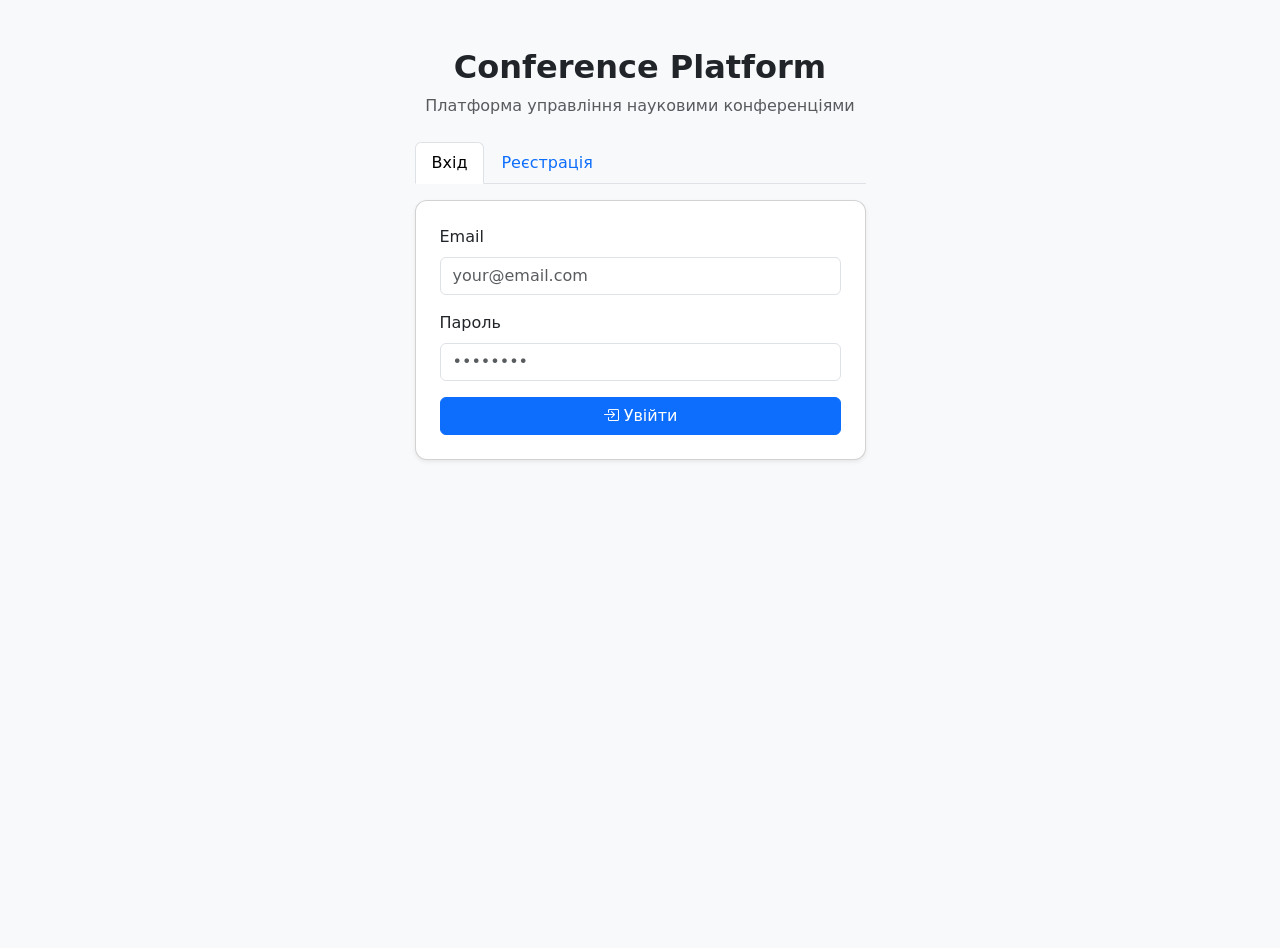
==== frontend/index.html @ 64a00169 "frontend foundation" ====
<!DOCTYPE html>
<html lang="uk">
<head>
  <meta charset="UTF-8">
  <meta name="viewport" content="width=device-width, initial-scale=1">
  <title>Conference Platform — Вхід</title>
  <link href="https://cdn.jsdelivr.net/npm/bootstrap@5.3.0/dist/css/bootstrap.min.css" rel="stylesheet">
  <link href="https://cdn.jsdelivr.net/npm/bootstrap-icons@1.10.5/font/bootstrap-icons.css" rel="stylesheet">
  <link href="css/main.css" rel="stylesheet">
</head>
<body class="bg-light">

<div class="container">
  <div class="row justify-content-center mt-5">
    <div class="col-md-5">

      <div class="text-center mb-4">
        <h2 class="fw-bold">Conference Platform</h2>
        <p class="text-muted">Платформа управління науковими конференціями</p>
      </div>

      <!-- Tabs -->
      <ul class="nav nav-tabs mb-3" id="authTabs">
        <li class="nav-item">
          <button class="nav-link active" onclick="showTab('login')">Вхід</button>
        </li>
        <li class="nav-item">
          <button class="nav-link" onclick="showTab('register')">Реєстрація</button>
        </li>
      </ul>

      <!-- Login -->
      <div id="loginTab" class="card shadow-sm">
        <div class="card-body p-4">
          <div id="loginError" class="alert alert-danger d-none"></div>
          <div class="mb-3">
            <label class="form-label">Email</label>
            <input type="email" id="loginEmail" class="form-control" placeholder="your@email.com">
          </div>
          <div class="mb-3">
            <label class="form-label">Пароль</label>
            <input type="password" id="loginPassword" class="form-control" placeholder="••••••••">
          </div>
          <button class="btn btn-primary w-100" onclick="doLogin()">
            <i class="bi bi-box-arrow-in-right"></i> Увійти
          </button>
        </div>
      </div>

      <!-- Register -->
      <div id="registerTab" class="card shadow-sm d-none">
        <div class="card-body p-4">
          <div id="registerError" class="alert alert-danger d-none"></div>
          <div id="registerSuccess" class="alert alert-success d-none"></div>
          <div class="mb-3">
            <label class="form-label">Повне ім'я</label>
            <input type="text" id="regName" class="form-control" placeholder="Іванов Іван Іванович">
          </div>
          <div class="mb-3">
            <label class="form-label">Email</label>
            <input type="email" id="regEmail" class="form-control" placeholder="your@email.com">
          </div>
          <div class="mb-3">
            <label class="form-label">Пароль</label>
            <input type="password" id="regPassword" class="form-control" placeholder="••••••••">
          </div>
          <button class="btn btn-success w-100" onclick="doRegister()">
            <i class="bi bi-person-plus"></i> Зареєструватися
          </button>
        </div>
      </div>

    </div>
  </div>
</div>

<script src="https://cdn.jsdelivr.net/npm/bootstrap@5.3.0/dist/js/bootstrap.bundle.min.js"></script>
<script src="js/api.js"></script>
<script src="js/auth.js"></script>
<script src="js/router.js"></script>
<script>
  // если уже залогинен — редиректим
  if (auth.isLoggedIn()) redirectByRole();

  function showTab(tab) {
    document.getElementById("loginTab").classList.toggle("d-none", tab !== "login");
    document.getElementById("registerTab").classList.toggle("d-none", tab !== "register");
    document.querySelectorAll("#authTabs .nav-link").forEach((el, i) => {
      el.classList.toggle("active", (i === 0 && tab === "login") || (i === 1 && tab === "register"));
    });
  }

  async function doLogin() {
    const email = document.getElementById("loginEmail").value.trim();
    const password = document.getElementById("loginPassword").value;
    const errEl = document.getElementById("loginError");
    errEl.classList.add("d-none");

    try {
      const data = await api.login({ email, password });
      auth.saveSession(data.access_token, null);
      await redirectByRole();
    } catch (e) {
      errEl.textContent = e.message;
      errEl.classList.remove("d-none");
    }
  }

  async function doRegister() {
    const full_name = document.getElementById("regName").value.trim();
    const email = document.getElementById("regEmail").value.trim();
    const password = document.getElementById("regPassword").value;
    const errEl = document.getElementById("registerError");
    const okEl = document.getElementById("registerSuccess");
    errEl.classList.add("d-none");
    okEl.classList.add("d-none");

    try {
      await api.register({ full_name, email, password });
      okEl.textContent = "Реєстрація успішна! Тепер увійдіть.";
      okEl.classList.remove("d-none");
      showTab("login");
    } catch (e) {
      errEl.textContent = e.message;
      errEl.classList.remove("d-none");
    }
  }
</script>
</body>
</html>
---- frontend/css/main.css ----
body {
  min-height: 100vh;
}

.navbar-brand {
  font-weight: 700;
}

.card {
  border-radius: 12px;
}

.status-badge {
  font-size: 0.8rem;
}

.table th {
  background-color: #f8f9fa;
}
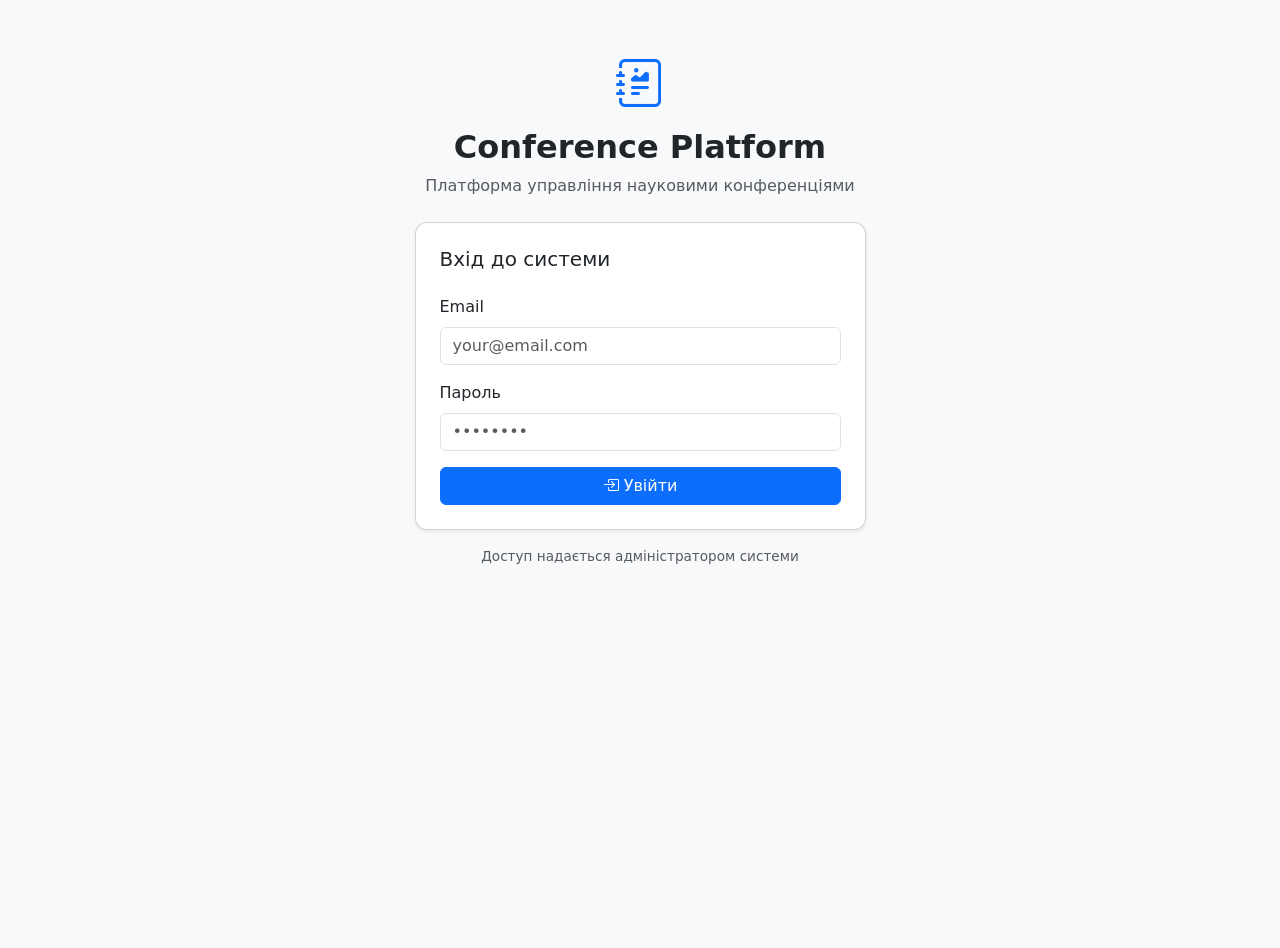
==== commit 3cc6c9b0: "closed platform — admin creates users, auto seed admin on startup" ====
--- a/frontend/index.html
+++ b/frontend/index.html
@@ -15,30 +15,21 @@
     <div class="col-md-5">
 
       <div class="text-center mb-4">
-        <h2 class="fw-bold">Conference Platform</h2>
+        <i class="bi bi-journal-richtext text-primary" style="font-size: 3rem;"></i>
+        <h2 class="fw-bold mt-2">Conference Platform</h2>
         <p class="text-muted">Платформа управління науковими конференціями</p>
       </div>
 
-      <!-- Tabs -->
-      <ul class="nav nav-tabs mb-3" id="authTabs">
-        <li class="nav-item">
-          <button class="nav-link active" onclick="showTab('login')">Вхід</button>
-        </li>
-        <li class="nav-item">
-          <button class="nav-link" onclick="showTab('register')">Реєстрація</button>
-        </li>
-      </ul>
-
-      <!-- Login -->
-      <div id="loginTab" class="card shadow-sm">
+      <div class="card shadow-sm">
         <div class="card-body p-4">
+          <h5 class="card-title mb-4">Вхід до системи</h5>
           <div id="loginError" class="alert alert-danger d-none"></div>
           <div class="mb-3">
-            <label class="form-label">Email</label>
+            <label for="loginEmail" class="form-label">Email</label>
             <input type="email" id="loginEmail" class="form-control" placeholder="your@email.com">
           </div>
           <div class="mb-3">
-            <label class="form-label">Пароль</label>
+            <label for="loginPassword" class="form-label">Пароль</label>
             <input type="password" id="loginPassword" class="form-control" placeholder="••••••••">
           </div>
           <button class="btn btn-primary w-100" onclick="doLogin()">
@@ -47,28 +38,9 @@
         </div>
       </div>
 
-      <!-- Register -->
-      <div id="registerTab" class="card shadow-sm d-none">
-        <div class="card-body p-4">
-          <div id="registerError" class="alert alert-danger d-none"></div>
-          <div id="registerSuccess" class="alert alert-success d-none"></div>
-          <div class="mb-3">
-            <label class="form-label">Повне ім'я</label>
-            <input type="text" id="regName" class="form-control" placeholder="Іванов Іван Іванович">
-          </div>
-          <div class="mb-3">
-            <label class="form-label">Email</label>
-            <input type="email" id="regEmail" class="form-control" placeholder="your@email.com">
-          </div>
-          <div class="mb-3">
-            <label class="form-label">Пароль</label>
-            <input type="password" id="regPassword" class="form-control" placeholder="••••••••">
-          </div>
-          <button class="btn btn-success w-100" onclick="doRegister()">
-            <i class="bi bi-person-plus"></i> Зареєструватися
-          </button>
-        </div>
-      </div>
+      <p class="text-center text-muted mt-3" style="font-size: 0.85rem;">
+        Доступ надається адміністратором системи
+      </p>
 
     </div>
   </div>
@@ -79,16 +51,7 @@
 <script src="js/auth.js"></script>
 <script src="js/router.js"></script>
 <script>
-  // если уже залогинен — редиректим
   if (auth.isLoggedIn()) redirectByRole();
-
-  function showTab(tab) {
-    document.getElementById("loginTab").classList.toggle("d-none", tab !== "login");
-    document.getElementById("registerTab").classList.toggle("d-none", tab !== "register");
-    document.querySelectorAll("#authTabs .nav-link").forEach((el, i) => {
-      el.classList.toggle("active", (i === 0 && tab === "login") || (i === 1 && tab === "register"));
-    });
-  }
 
   async function doLogin() {
     const email = document.getElementById("loginEmail").value.trim();
@@ -106,25 +69,9 @@
     }
   }
 
-  async function doRegister() {
-    const full_name = document.getElementById("regName").value.trim();
-    const email = document.getElementById("regEmail").value.trim();
-    const password = document.getElementById("regPassword").value;
-    const errEl = document.getElementById("registerError");
-    const okEl = document.getElementById("registerSuccess");
-    errEl.classList.add("d-none");
-    okEl.classList.add("d-none");
-
-    try {
-      await api.register({ full_name, email, password });
-      okEl.textContent = "Реєстрація успішна! Тепер увійдіть.";
-      okEl.classList.remove("d-none");
-      showTab("login");
-    } catch (e) {
-      errEl.textContent = e.message;
-      errEl.classList.remove("d-none");
-    }
-  }
+  document.addEventListener("keydown", (e) => {
+    if (e.key === "Enter") doLogin();
+  });
 </script>
 </body>
 </html>
